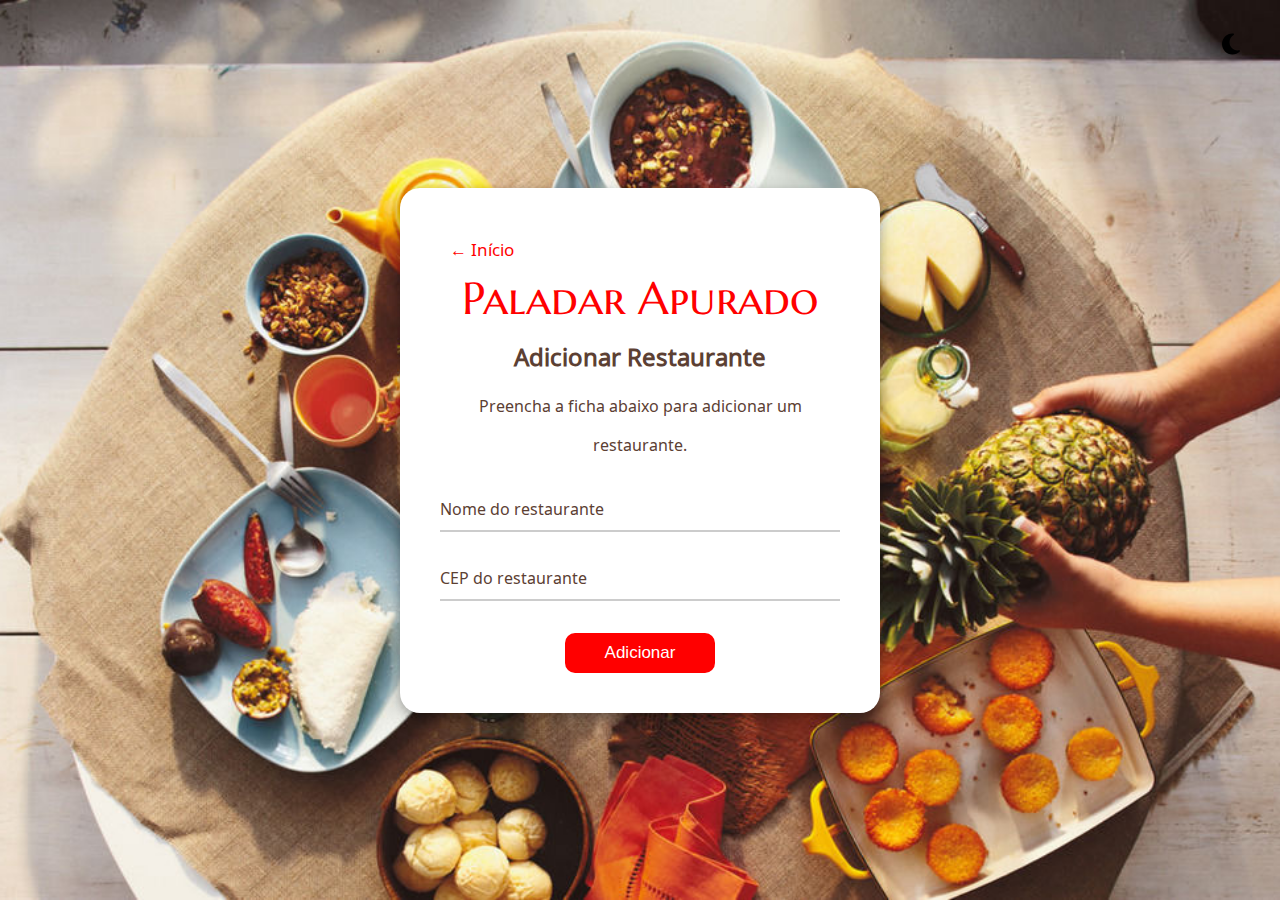
==== HTML/adicionar_restaurante.html @ 1dbb665e "Initial commit" ====
<!DOCTYPE html>
<html lang="en">
<head>
    <meta charset="UTF-8">
    <meta name="viewport" content="width=device-width, initial-scale=1.0">
    <title>Paladar Apurado - Adicionar Restaurante</title>
    <link rel="stylesheet" href="../CSS/adicionar_restaurante.css">
    <script src="../JS/adicionar_restaurante.js" defer></script>
</head>
<body>

    <button id="themeSwitcher"><img src="../IMG/moon.svg" alt="Alternar Temas"></button>
    <section>
        <div class="container_do_formulario">
            <div class="container">
                <form action="">
                  <a class="in_bu2" href="index.html"><span class="home_arrow">&larr;</span> Início</a>
                    <h1>Paladar Apurado</h1>
                    <h2>Adicionar Restaurante</h2>
                    <p>Preencha a ficha abaixo para adicionar um restaurante.</p>
                    <div class="cada_entrada">
                        <input type="text" name="" id="nomeRestauranteAdicionar" class="entrada" autocomplete="off" required>
                        <label for="nome-box">Nome do restaurante</label>
                    </div>
                    <div class="cada_entrada">
                        <input type="number" name="" id="cepRestaurante" class="entrada" autocomplete="off" required>
                        <label for="cep-box" >CEP do restaurante</label>
                    </div>
                    <div class="btn" ><input type="submit" value="Adicionar"></div>
                </form>
            </div>
        </div>
    </section>

</body>
</html>
---- CSS/adicionar_restaurante.css ----
@import url("https://fonts.googleapis.com/css2?family=Bonbon&family=Noto+Sans+Zanabazar+Square&display=swap");
@import url("https://fonts.googleapis.com/css2?family=Marcellus+SC&display=swap");

* {
  margin: 0;
  padding: 0;
  box-sizing: border-box;
  /* font-family: "Noto Sans Zanabazar Square", sans-serif; */
}

:root {
  --input-color: #000;

  --background-color-form: #fff;
  --color-dark-red: #800000;
  --color-btn-red: #f00;
  --color-white: #fff;
  --h2-color: #5c4033;
  --line-color: #ccc;
  --h1-color: #f00;
  --hover-color: #800000;
  --background-img: url(../IMG/Imagem_de_fundo.jpeg);
  --theme-img: url(../IMG/moon.svg);
}

body {
  background-image: var(--background-img);
  background-position: center;
  /* background-repeat: no-repeat; */
  background-size: cover;
  height: 100vh;
  /* width: 100vw; */

  font-weight: 400;
  font-style: normal;
  display: flex;
  align-items: center;
  justify-content: center;
  font-family: "Noto Sans Zanabazar Square", sans-serif;
}

h1 {
  text-align: center;
  font-family: "Marcellus SC", cursive;
  font-weight: 500;
  /* font-style: normal; */
  /* background-color: white; */
  font-size: 45px;
  color: var(--h1-color);
}

h2 {
  text-align: center;
  color: var(--h2-color);
}

p {
  text-align: center;
  margin-top: 20px 0;
  color: var(--h2-color);
}

form {
  background-color: var(--background-color-form);
  box-shadow: 0 4px 8px 0 rgba(0, 0, 0, 0.2), 0 6px 20px 0 rgba(0, 0, 0, 0.19);
  max-width: 500px;
  padding: 40px;
  border-radius: 20px;
}

.container {
  max-width: 1280px;
  margin: 0 auto;
  width: 100%;
  max-width: 500px;
  padding: 0 10px;
}

.in_bu2 {
  padding: 1px 10px;
  font-size: 17px;
  color: var(--color-btn-red);
  margin: 0%;
  text-decoration: none;
}

.in_bu2:hover {
  border-bottom: solid 1px var(--color-btn-red);
}

.cada_entrada {
  position: relative;
  margin: 30px 0;
  color: var(--h2-color);
}

.cada_entrada label {
  position: absolute;
  left: 0;
  bottom: 5px;
  transition: all 0.2s;
  cursor: text;
}

.entrada {
  width: 100%;
  border: 0;
  border-bottom: 2px solid var(--line-color);
  padding: 5px;
  font-size: 17px;
  outline: 0;
  background: none;
  color: var(--h2-color);
}

form .cada_entrada .entrada:focus ~ label,
form .cada_entrada .entrada:valid ~ label {
  transform: translateY(-24px);
  font-size: 12px;
  /*color: brown;*/
}

form text[type="submit"] {
  padding: 10px 40px;
  border: 0;
  border-radius: 10px;
  background-color: brown;
  color: white;
  cursor: pointer;
}

.btn {
  width: 100%;
  text-align: center;
}

form input[type="submit"] {
  padding: 10px 40px;
  border: 0;
  border-radius: 10px;
  background-color: var(--color-btn-red);
  font-size: 17px;
  color: var(--color-white);
  cursor: pointer;
}

#themeSwitcher {
  position: absolute;
  right: 0;
  top: 0;
  margin: 2rem 2.5rem;
  width: 1.125rem;
  background: transparent;
  border: transparent;
  cursor: pointer;
}
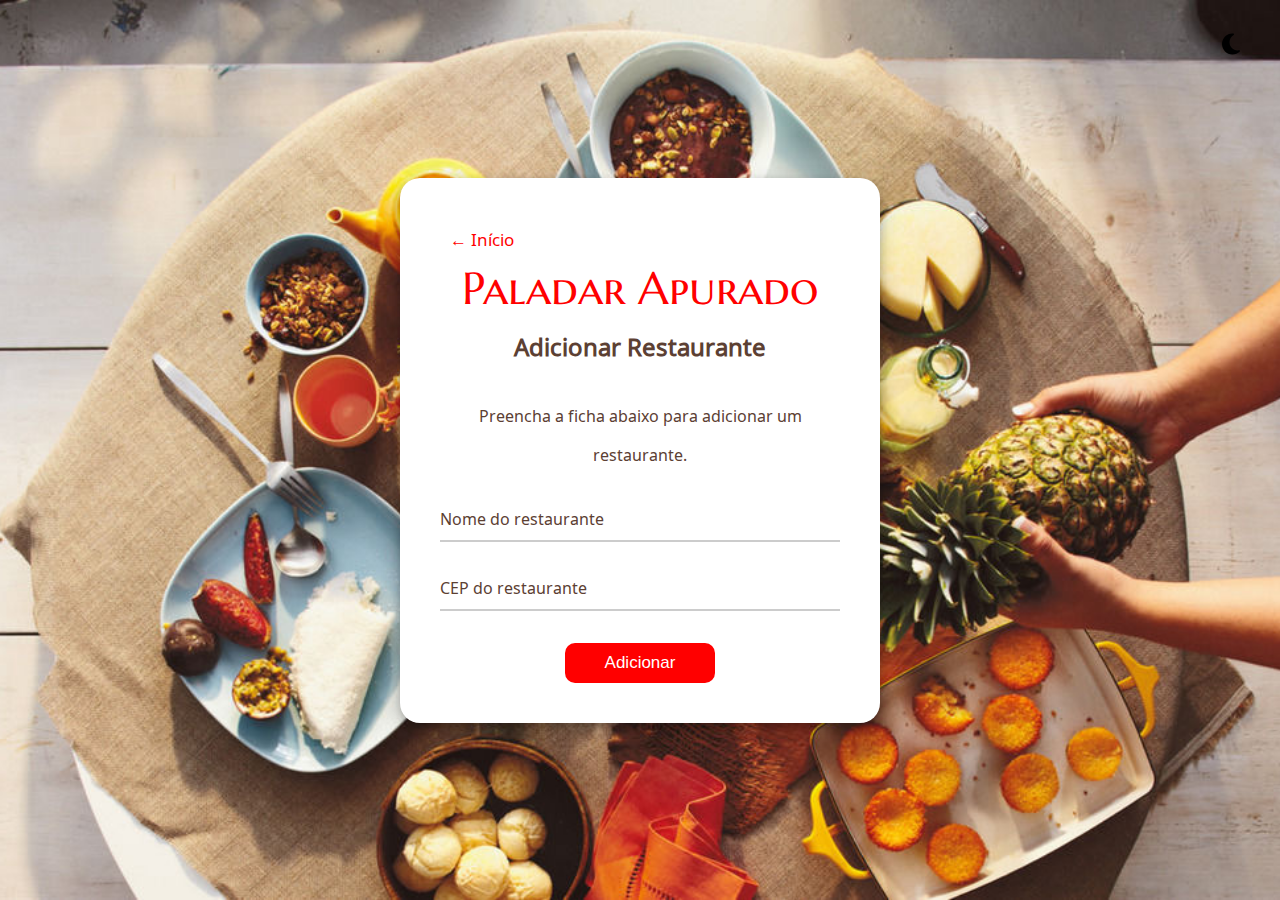
==== commit 8b8c05f5: "feat: Substituir arquivos JS redundantes por themeSwitcher.js" ====
--- a/HTML/adicionar_restaurante.html
+++ b/HTML/adicionar_restaurante.html
@@ -5,9 +5,9 @@
     <meta name="viewport" content="width=device-width, initial-scale=1.0">
     <title>Paladar Apurado - Adicionar Restaurante</title>
     <link rel="stylesheet" href="../CSS/adicionar_restaurante.css">
-    <script src="../JS/adicionar_restaurante.js" defer></script>
+    <script src="../JS/themeSwitcher.js"></script>
 </head>
-<body>
+<body data-theme="light">
 
     <button id="themeSwitcher"><img src="../IMG/moon.svg" alt="Alternar Temas"></button>
     <section>
@@ -23,7 +23,7 @@
                         <label for="nome-box">Nome do restaurante</label>
                     </div>
                     <div class="cada_entrada">
-                        <input type="number" name="" id="cepRestaurante" class="entrada" autocomplete="off" required>
+                        <input type="text" name="" id="cepRestaurante" class="entrada" autocomplete="off" required>
                         <label for="cep-box" >CEP do restaurante</label>
                     </div>
                     <div class="btn" ><input type="submit" value="Adicionar"></div>
--- a/CSS/adicionar_restaurante.css
+++ b/CSS/adicionar_restaurante.css
@@ -5,12 +5,9 @@
   margin: 0;
   padding: 0;
   box-sizing: border-box;
-  /* font-family: "Noto Sans Zanabazar Square", sans-serif; */
 }
 
 :root {
-  --input-color: #000;
-
   --background-color-form: #fff;
   --color-dark-red: #800000;
   --color-btn-red: #f00;
@@ -56,7 +53,7 @@
 
 p {
   text-align: center;
-  margin-top: 20px 0;
+  margin-top: 20px;
   color: var(--h2-color);
 }
 
@@ -124,8 +121,8 @@
   padding: 10px 40px;
   border: 0;
   border-radius: 10px;
-  background-color: brown;
-  color: white;
+  background-color: var(--h2-color);
+  color: var(--color-white);
   cursor: pointer;
 }
 
@@ -144,6 +141,10 @@
   cursor: pointer;
 }
 
+form input[type="submit"]:hover {
+  background-color: var(--hover-color);
+}
+
 #themeSwitcher {
   position: absolute;
   right: 0;
